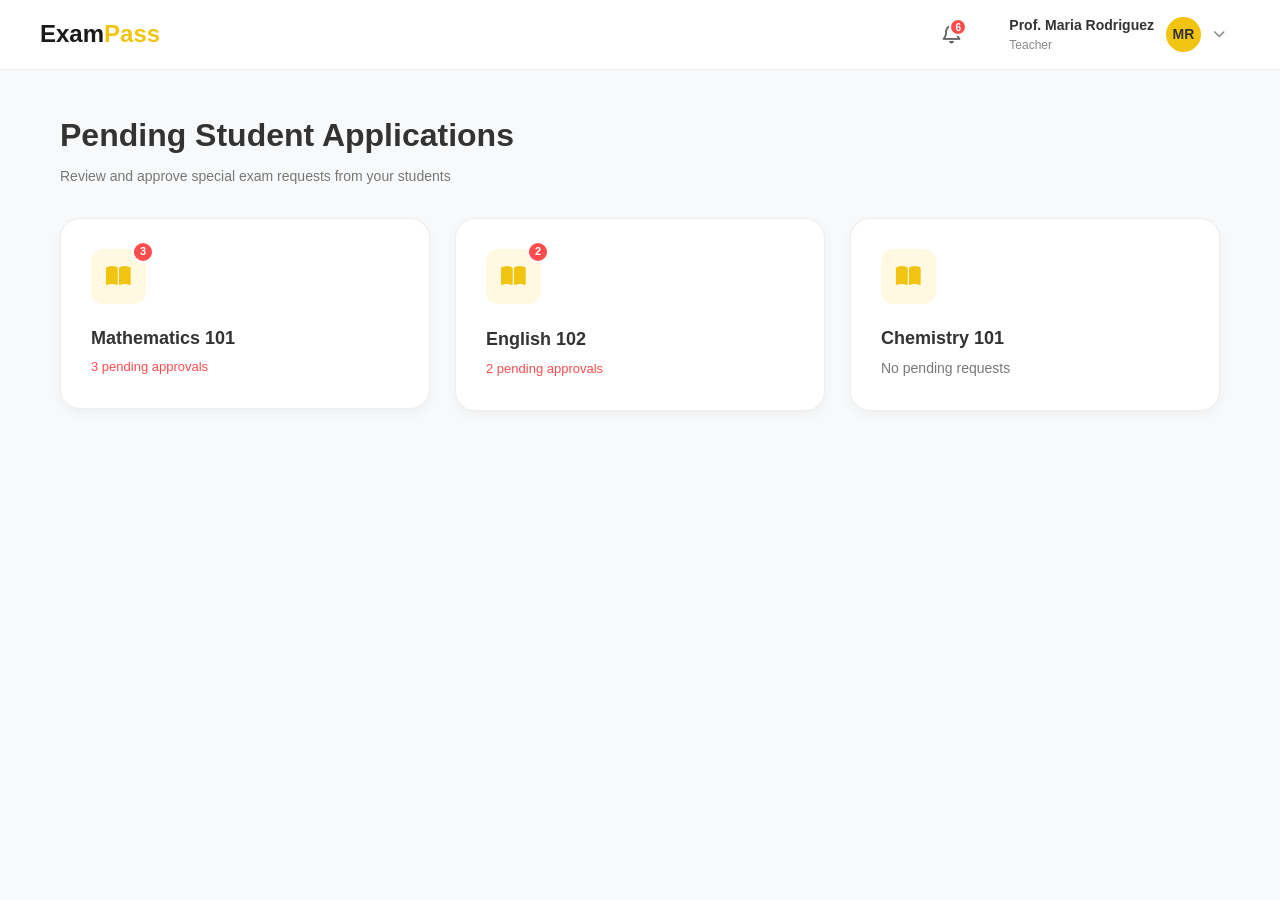
==== index.html @ e032d892 "teacher ui added" ====
<!DOCTYPE html>
<html lang="en">
<head>
    <meta charset="UTF-8">
    <meta name="viewport" content="width=device-width, initial-scale=1.0">
    <title>ExamPass | Teacher Dashboard</title>
    <link rel="stylesheet" href="https://cdnjs.cloudflare.com/ajax/libs/font-awesome/6.4.0/css/all.min.css">
    <link rel="stylesheet" href="student-dashboard.css"> 
    <link rel="stylesheet" href="teacher-dashboard.css">
</head>
<body>

    <nav class="navbar">
        <div class="nav-container">
            <div class="logo">Exam<span>Pass</span></div>
            
            <div class="nav-actions">
                
                <button class="notif-btn" id="notifBtn">
                    <i class="fa-regular fa-bell"></i>
                    <span class="notif-badge">6</span> </button>

                <div class="notif-dropdown hidden" id="notifDropdown">
                    <div class="notif-header">
                        <h3>Notifications</h3>
                        <p>6 new notifications</p>
                    </div>
                    <div class="notif-body">
                        <div class="notif-item">
                            <div class="notif-icon-bg">
                                <i class="fa-regular fa-file-lines"></i>
                            </div>
                            <div class="notif-content">
                                <h4>New Application</h4>
                                <p>Juan Dela Cruz submitted a special exam request for Mathematics 101</p>
                                <span class="notif-time">1 hour ago</span>
                            </div>
                        </div>
                        <div class="notif-item">
                            <div class="notif-icon-bg">
                                <i class="fa-regular fa-file-lines"></i>
                            </div>
                            <div class="notif-content">
                                <h4>New Application</h4>
                                <p>Maria Santos submitted a special exam request for Mathematics 101</p>
                                <span class="notif-time">3 hours ago</span>
                            </div>
                        </div>
                    </div>
                    <div class="notif-footer">
                        <a href="#">View all notifications</a>
                    </div>
                </div>

                <div class="user-profile" id="userProfileBtn">
                    <div class="user-details">
                        <span class="user-name">Prof. Maria Rodriguez</span>
                        <span class="user-role">Teacher</span>
                    </div>
                    <div class="avatar teacher-avatar">MR</div>
                    <i class="fa-solid fa-chevron-down" style="font-size: 12px; color: #888;"></i>

                    <div class="profile-dropdown hidden" id="profileDropdown">
                        <ul>
                            <li><a href="#"><i class="fa-solid fa-gear"></i> Settings</a></li>
                            <li><a href="#" class="logout-link"><i class="fa-solid fa-arrow-right-from-bracket"></i> Sign Out</a></li>
                        </ul>
                    </div>
                </div>

            </div>
        </div>
    </nav>

    <main class="container">
        <header class="page-header">
            <div>
                <h1>Pending Student Applications</h1>
                <p class="sub-title">Review and approve special exam requests from your students</p>
            </div>
        </header>

        <a href="teacher-math-subject.html" class="card-link">
        <div class="dashboard-grid">
            <div class="card teacher-card">
                <div class="card-icon-container">
                    <i class="fa-solid fa-book-open"></i>
                    <span class="count-badge">3</span>
                </div>
                <div class="card-info">
                    <h3 >Mathematics 101</h3>
                    <p class="pending-text">3 pending approvals</p>
                </div>
            </div>
</a>
            <div class="card teacher-card">
                <div class="card-icon-container">
                    <i class="fa-solid fa-book-open"></i>
                    <span class="count-badge">2</span>
                </div>
                <div class="card-info">
                    <h3>English 102</h3>
                    <p class="pending-text">2 pending approvals</p>
                </div>
            </div>

            <div class="card teacher-card">
                <div class="card-icon-container">
                    <i class="fa-solid fa-book-open"></i>
                </div>
                <div class="card-info">
                    <h3>Chemistry 101</h3>
                    <p class="sub-title">No pending requests</p>
                </div>
            </div>
        </div>
    </main>

    <script src="teacher-dashboard.js"></script>
</body>
</html>
---- student-dashboard.css ----
/* --- 1. GENERAL RESET --- */
* {
    margin: 0;
    padding: 0;
    box-sizing: border-box;
    font-family: 'Segoe UI', Roboto, Helvetica, Arial, sans-serif;
}

body {
    background-color: #f8f9fa;
    color: #333;
    line-height: 1.6;
}

/* --- 2. NAVIGATION BAR --- */
.navbar {
    background-color: #ffffff;
    height: 70px;
    display: flex;
    align-items: center;
    border-bottom: 1px solid #eee;
    padding: 0 20px;
    position: sticky;
    top: 0;
    z-index: 1000;
}

.nav-container {
    width: 100%;
    max-width: 1200px;
    margin: 0 auto;
    display: flex;
    justify-content: space-between;
    align-items: center;
}

.logo {
    font-size: 24px;
    font-weight: 800;
    color: #1a1a1a;
}

.logo span {
    color: #f1c40f; /* Your brand yellow */
}

.nav-actions {
    display: flex;
    align-items: center;
    gap: 25px;
}

.notif-btn {
    background: none;
    border: none;
    font-size: 20px;
    color: #666;
    cursor: pointer;
    padding-right: 10px;
}

/* Container must be relative so the menu stays attached to it */
.user-profile {
    position: relative;
    display: flex;
    align-items: center;
    gap: 12px;
    padding: 8px 15px;
    border-radius: 50px;
    transition: background 0.2s;
    cursor: pointer;
}

.user-profile:hover {
    background: #f5f5f5;
}

/* The Dropdown Box */
.profile-dropdown {
    position: absolute;
    top: calc(100% + 10px); /* Positions it right below the profile bar */
    right: 0;
    width: 180px;
    background: white;
    border-radius: 12px;
    box-shadow: 0 10px 25px rgba(0,0,0,0.1); /* Soft shadow as seen in reference */
    z-index: 1000;
    padding: 8px 0;
    border: 1px solid #eee;
}

.profile-dropdown.hidden {
    display: none;
}

/* Menu List Styling */
.profile-dropdown ul {
    list-style: none;
    margin: 0;
    padding: 0;
}

.profile-dropdown li a {
    display: flex;
    align-items: center;
    gap: 12px;
    padding: 12px 20px;
    color: #444;
    text-decoration: none;
    font-size: 14px;
    transition: all 0.2s;
}

.profile-dropdown li a i {
    font-size: 14px;
    color: #666;
    width: 18px; /* Fixed width to keep text aligned */
}

.profile-dropdown li a:hover {
    background: #fff9e6; /* Light yellow tint on hover */
    color: #f1c40f; /* STREAM brand yellow */
}

.profile-dropdown li a:hover i {
    color: #f1c40f;
}

.avatar {
    width: 35px;
    height: 35px;
    background-color: #f1c40f;
    border-radius: 50%;
    display: flex;
    align-items: center;
    justify-content: center;
    font-weight: bold;
    font-size: 14px;
}

.user-details {
    display: flex;
    flex-direction: column;
}

.user-name {
    font-size: 14px;
    font-weight: 600;
}

.user-role {
    font-size: 12px;
    color: #888;
}
/* NOTIFICATION SYSTEM */
.nav-actions {
    position: relative; /* This ensures the dropdown anchors to the bell icon */
}

.notif-dropdown {
    position: absolute;
    top: 55px; /* Adjust based on your navbar height */
    right: 0;
    width: 320px;
    background: white;
    border-radius: 16px;
    box-shadow: 0 10px 30px rgba(0,0,0,0.15);
    z-index: 1000;
    overflow: hidden;
    transition: all 0.3s ease;
}

.notif-dropdown.hidden {
    display: none;
    opacity: 0;
    transform: translateY(-10px);
}

/* Yellow Header */
.notif-header {
    background: #f1c40f; /* STREAM Brand Yellow */
    padding: 15px 20px;
    color: #333;
}

.notif-header h3 {
    margin: 0;
    font-size: 16px;
    font-weight: 700;
}

.notif-header p {
    margin: 2px 0 0;
    font-size: 12px;
    opacity: 0.8;
}

/* Empty State Styling */
.notif-body {
    padding: 40px 20px;
    text-align: center;
}

.empty-state i {
    font-size: 40px;
    color: #ddd;
    margin-bottom: 15px;
}

.empty-state p {
    color: #888;
    font-size: 14px;
}

.menu-toggle {
    display: none; /* Hidden on Desktop */
    background: none;
    border: none;
    font-size: 24px;
}
/* --- 3. MAIN CONTENT & CARDS --- */
.container {
    max-width: 1200px;
    margin: 40px auto;
    padding: 0 20px;
}

.page-header {
    display: flex;
    justify-content: space-between;
    align-items: center;
    margin-bottom: 30px;
}

.btn-primary {
    background-color: #f1c40f;
    border: none;
    padding: 12px 24px;
    border-radius: 10px;
    font-weight: 800;
    cursor: pointer;
    transition: background 0.2s;
}

.btn-primary:hover {
    background-color: #d4ac0d;
}

.dashboard-grid {
    display: grid;
    grid-template-columns: repeat(auto-fit, minmax(320px, 1fr));
    gap: 25px;
}

.card {
    background-color: #fff;
    padding: 30px;
    border-radius: 16px;
    display: flex;
    justify-content: space-between;
    align-items: center;
    box-shadow: 0 4px 12px rgba(0,0,0,0.04);
    cursor: pointer;
    transition: transform 0.2s, box-shadow 0.2s;
}

.card:hover {
    transform: translateY(-5px);
    box-shadow: 0 8px 20px rgba(0,0,0,0.08);
}

.badge {
    display: inline-block;
    margin-top: 15px;
    padding: 8px 14px;
    border-radius: 8px;
    font-size: 12px;
    font-weight: 700;
}

.badge-green { background: #e8f5e9; color: #2e7d32; }
.badge-blue { background: #e3f2fd; color: #1565c0; }

/* --- 4. MODAL SYSTEM --- */
.modal-overlay {
    position: fixed;
    top: 0;
    left: 0;
    width: 100%;
    height: 100%;
    background-color: rgba(0, 0, 0, 0.5);
    backdrop-filter: blur(10px);
    display: flex;
    justify-content: center;
    align-items: center;
    z-index: 2000;
}

.modal-box.wide {
    max-width: 850px;
    width: 90%;
    padding: 40px;
    border-radius: 24px;
    background-color: white;
    position: relative;
    box-shadow: 0 20px 50px rgba(0,0,0,0.2);
}

.modal-header {
    display: flex;
    justify-content: space-between;
    align-items: flex-start; 
    margin-bottom: 25px;
}

.modal-header h2 {
    font-size: 28px;
    font-weight: 800;
}

.sub-title {
    font-size: 14px;
    color: #777;
    margin-top: 4px;
}

.close-btn {
    background: #f8f9fa;
    border: 1px solid #eee;
    border-radius: 10px;
    width: 40px;
    height: 40px;
    font-size: 20px;
    cursor: pointer;
    display: flex;
    align-items: center;
    justify-content: center;
    transition: all 0.2s;
}

.close-btn:hover {
    background: #eee;
    transform: rotate(90deg);
}

/* --- 5. PROGRESS STEPPER --- */
.progress-container-bg {
    background-color: #fefdf5;
    padding: 40px 30px;
    border-radius: 20px;
    margin: 30px 0;
}

.stepper-title {
    font-weight: 700;
    margin-bottom: 35px;
    font-size: 16px;
}

.pro-stepper-container {
    display: flex;
    justify-content: space-between;
    align-items: flex-start;
    position: relative;
}

/* Stepper Connection Lines */
.pro-stepper-container::before {
    content: "";
    position: absolute;
    top: 25px; /* Half of circle size */
    left: 50px;
    right: 50px;
    height: 4px;
    background-color: #eee;
    z-index: 1;
}

.pro-stepper-container::after {
    content: "";
    position: absolute;
    top: 25px;
    left: 50px;
    width: 40%; /* Matches progress to Step 3 */
    height: 4px;
    background-color: #f1c40f;
    z-index: 2;
}

.step {
    display: flex;
    flex-direction: column;
    align-items: center;
    width: 110px;
    position: relative;
    z-index: 10;
}

.step span {
    width: 50px;
    height: 50px;
    background-color: white;
    border: 2px solid #eee;
    border-radius: 50%;
    display: flex;
    align-items: center;
    justify-content: center;
    margin-bottom: 12px;
    font-weight: 800;
    font-size: 16px;
    transition: all 0.3s ease;
}

.step.finished span, 
.step.active span {
    background-color: #f1c40f;
    border-color: #f1c40f;
    color: #000;
}

.step.locked span {
    color: #bbb;
}

.step p {
    font-size: 12px;
    font-weight: 700;
    color: #444;
    text-align: center;
}

/* --- 6. UTILITY & BUTTONS --- */
.hidden {
    display: none !important;
}

.btn-secondary.pro-close {
    width: 100%;
    background-color: #fff;
    border: 1.5px solid #e0e0e0;
    color: #1a1a1a;
    padding: 16px;
    border-radius: 14px;
    font-weight: 700;
    cursor: pointer;
    transition: all 0.2s;
}

.btn-secondary.pro-close:hover {
    background-color: #f9f9f9;
    border-color: #ccc;
}

/* --- 7. MOBILE ADAPTATION --- */
@media (max-width: 768px) {
    .nav-actions .user-details, .notif-btn {
        display: none;
    }
    
    .navbar {
        padding: 0 20px;
    }

    .page-header {
        flex-direction: column;
        align-items: flex-start;
        gap: 15px;
    }

    .btn-primary {
        width: 100%;
    }

    .modal-box.wide {
        padding: 25px;
    }

    .pro-stepper-container::before, 
    .pro-stepper-container::after {
        display: none; /* Hide lines on mobile to avoid overlap */
    }
}
---- teacher-dashboard.css ----
/* 2. NAVIGATION & NOTIFICATION BADGE */
.notif-btn {
    position: relative; /* CRITICAL: Anchors the red badge to the bell */
    background: none;
    border: none;
    padding: 8px;
    cursor: pointer;
    display: flex;
    align-items: center;
    justify-content: center;
}

.notif-badge {
    position: absolute;
    top: 2px;
    right: 2px;
    background: #ff4d4d; /* Red notification color */
    color: white;
    font-size: 10px;
    font-weight: bold;
    min-width: 18px;
    height: 18px;
    border-radius: 50%;
    display: flex;
    align-items: center;
    justify-content: center;
    border: 2px solid white;
    z-index: 10;
}

/* 3. NOTIFICATION DROPDOWN (THE BOX) */
.notif-dropdown {
    position: absolute;
    top: 60px;
    right: 0;
    width: 340px;
    background: white;
    border-radius: 16px;
    box-shadow: 0 10px 30px rgba(0,0,0,0.15);
    z-index: 1000;
    overflow: hidden;
    border: 1px solid #eee;
}

.notif-dropdown.hidden {
    display: none;
}

.notif-header {
    background: #f1c40f; /* STREAM Yellow */
    padding: 15px 20px;
    color: #333;
    text-align: left;
}

.notif-header h3 {
    font-size: 16px;
    margin: 0;
}

.notif-header p {
    font-size: 12px;
    margin-top: 2px;
    opacity: 0.9;
}

/* 4. NOTIFICATION ITEMS (THE LIST) */
.notif-body {
    max-height: 350px;
    overflow-y: auto;
}

.notif-item {
    display: flex;
    align-items: flex-start;
    gap: 15px;
    padding: 15px 20px;
    border-bottom: 1px solid #f0f0f0;
    transition: background 0.2s;
    text-align: left; /* FIX: Prevents center alignment */
}

.notif-item:hover {
    background: #f9f9f9;
}

.notif-icon-bg {
    background: #fff9e1;
    width: 40px;
    height: 40px;
    min-width: 40px;
    border-radius: 50%;
    display: flex;
    align-items: center;
    justify-content: center;
}

.notif-icon-bg i {
    color: #f1c40f;
    font-size: 18px;
}

.notif-content {
    flex: 1;
}

.notif-content h4 {
    font-size: 14px;
    margin-bottom: 4px;
    color: #333;
}

.notif-content p {
    font-size: 12px;
    color: #666;
    margin: 0;
    line-height: 1.4;
}

.notif-time {
    display: block;
    font-size: 11px;
    color: #aaa;
    margin-top: 5px;
}

.notif-footer {
    padding: 12px;
    text-align: center;
    border-top: 1px solid #eee;
}

.notif-footer a {
    color: #f1c40f;
    text-decoration: none;
    font-size: 13px;
    font-weight: 600;
}

.card-link {
    text-decoration: none;
    color: inherit;
}

/* 5. TEACHER SUBJECT CARDS */
.teacher-card {
    display: flex;
    flex-direction: column; /* Stacks icon on top of text */
    align-items: flex-start;
    padding: 30px;
    background: white;
    border-radius: 20px;
    border: 1px solid #eee;
    transition: transform 0.2s;
}

.teacher-card:hover {
    transform: translateY(-5px);
}

.card-icon-container {
    position: relative;
    background: #fff9e1;
    width: 55px;
    height: 55px;
    border-radius: 12px;
    display: flex;
    align-items: center;
    justify-content: center;
    margin-bottom: 20px;
}

.card-icon-container i {
    color: #f1c40f;
    font-size: 22px;
}

.count-badge {
    position: absolute;
    top: -8px;
    right: -8px;
    background: #ff4d4d;
    color: white;
    width: 22px;
    height: 22px;
    border-radius: 50%;
    display: flex;
    align-items: center;
    justify-content: center;
    font-size: 11px;
    font-weight: bold;
    border: 2px solid white;
}

.teacher-card h3 {
    font-size: 18px;
    margin-bottom: 5px;
}

.pending-text {
    color: #ff4d4d; /* Red text for active pending tasks */
    font-size: 13px;
    font-weight: 500;
}

/* 6. PROFILE DROPDOWN */
.user-profile {
    position: relative;
    cursor: pointer;
}

.profile-dropdown {
    position: absolute;
    top: 60px;
    right: 0;
    width: 180px;
    background: white;
    border-radius: 12px;
    box-shadow: 0 10px 25px rgba(0,0,0,0.1);
    z-index: 1000;
    padding: 8px 0;
    border: 1px solid #eee;
}

.profile-dropdown.hidden {
    display: none;
}

.profile-dropdown ul {
    list-style: none;
}

.profile-dropdown li a {
    display: flex;
    align-items: center;
    gap: 12px;
    padding: 12px 20px;
    color: #444;
    text-decoration: none;
    font-size: 14px;
}

.profile-dropdown li a:hover {
    background: #fff9e6;
    color: #f1c40f;
}

.teacher-avatar {
    background: #f1c40f !important;
    color: #333 !important;
}


/* --- SUBJECT VIEW HEADER & BACK BUTTON --- */
.header-with-back {
    display: flex;
    align-items: center;
    gap: 20px;
    margin-bottom: 25px;
}

.back-link {
    text-decoration: none;
    color: #555;
    background: white;
    padding: 8px 16px;
    border-radius: 8px;
    border: 1px solid #ddd;
    font-size: 14px;
    font-weight: 500;
    display: flex;
    align-items: center;
    gap: 8px;
    transition: 0.2s;
}

.back-link:hover {
    background: #f5f5f5;
    border-color: #ccc;
}

/* --- APPLICATION TABLE CONTAINER --- */
.table-card {
    background: white;
    border-radius: 16px;
    border: 1px solid #eee;
    padding: 10px 20px;
    box-shadow: 0 4px 12px rgba(0,0,0,0.03);
}

.app-table {
    width: 100%;
    border-collapse: collapse;
}

.app-table th {
    text-align: left;
    padding: 20px 15px;
    color: #333;
    font-size: 14px;
    font-weight: 600;
    border-bottom: 2px solid #f8f9fa;
}

.app-table td {
    padding: 20px 15px;
    border-bottom: 1px solid #f8f9fa;
    font-size: 14px;
    color: #333;
}

.text-muted {
    color: #888; /* For Student ID, Section, and Date */
}

/* --- ACCEPT & REJECT BUTTONS --- */
.action-group {
    display: flex;
    gap: 12px;
}

.btn-accept {
    background: #2ecc71; /* Green color from reference */
    color: white;
    border: none;
    padding: 10px 22px;
    border-radius: 10px;
    font-weight: 600;
    cursor: pointer;
    transition: background 0.2s, transform 0.1s;
}

.btn-reject {
    background: #e74c3c; /* Red color from reference */
    color: white;
    border: none;
    padding: 10px 22px;
    border-radius: 10px;
    font-weight: 600;
    cursor: pointer;
    transition: background 0.2s, transform 0.1s;
}

.btn-accept:hover { background: #27ae60; }
.btn-reject:hover { background: #c0392b; }

.btn-accept:active, .btn-reject:active {
    transform: scale(0.96);
}

/* --- REJECT REASON MODAL --- */
.modal {
    position: fixed;
    top: 0;
    left: 0;
    width: 100%;
    height: 100%;
    background: rgba(0,0,0,0.4);
    display: flex;
    align-items: center;
    justify-content: center;
    z-index: 2000;
}

.modal-content {
    background: white;
    padding: 30px;
    border-radius: 20px;
    width: 400px;
    text-align: left;
}

.modal-content h3 {
     margin-bottom: 15px; 
    }

.modal-content textarea {
    width: 100%;
    height: 100px;
    padding: 12px;
    border-radius: 10px;
    border: 1px solid #ddd;
    margin-bottom: 20px;
    resize: none;
}
/* Styling for the Cancel Button */
.btn-cancel {
    background: #f1f2f6;
    color: #57606f;
    border: 1px solid #ced4da;
    padding: 10px 20px;
    border-radius: 8px;
    font-weight: 600;
    cursor: pointer;
    transition: 0.2s;
}

.btn-cancel:hover {
    background: #dfe4ea;
}

/* Styling for the Submit Reject Button */
.btn-confirm-reject {
    background: #e74c3c; /* Matches the Reject red */
    color: white;
    border: none;
    padding: 10px 20px;
    border-radius: 8px;
    font-weight: 600;
    cursor: pointer;
    transition: 0.2s;
}

.btn-confirm-reject:hover {
    background: #c0392b;
}

.hidden {
    display: none !important;
}
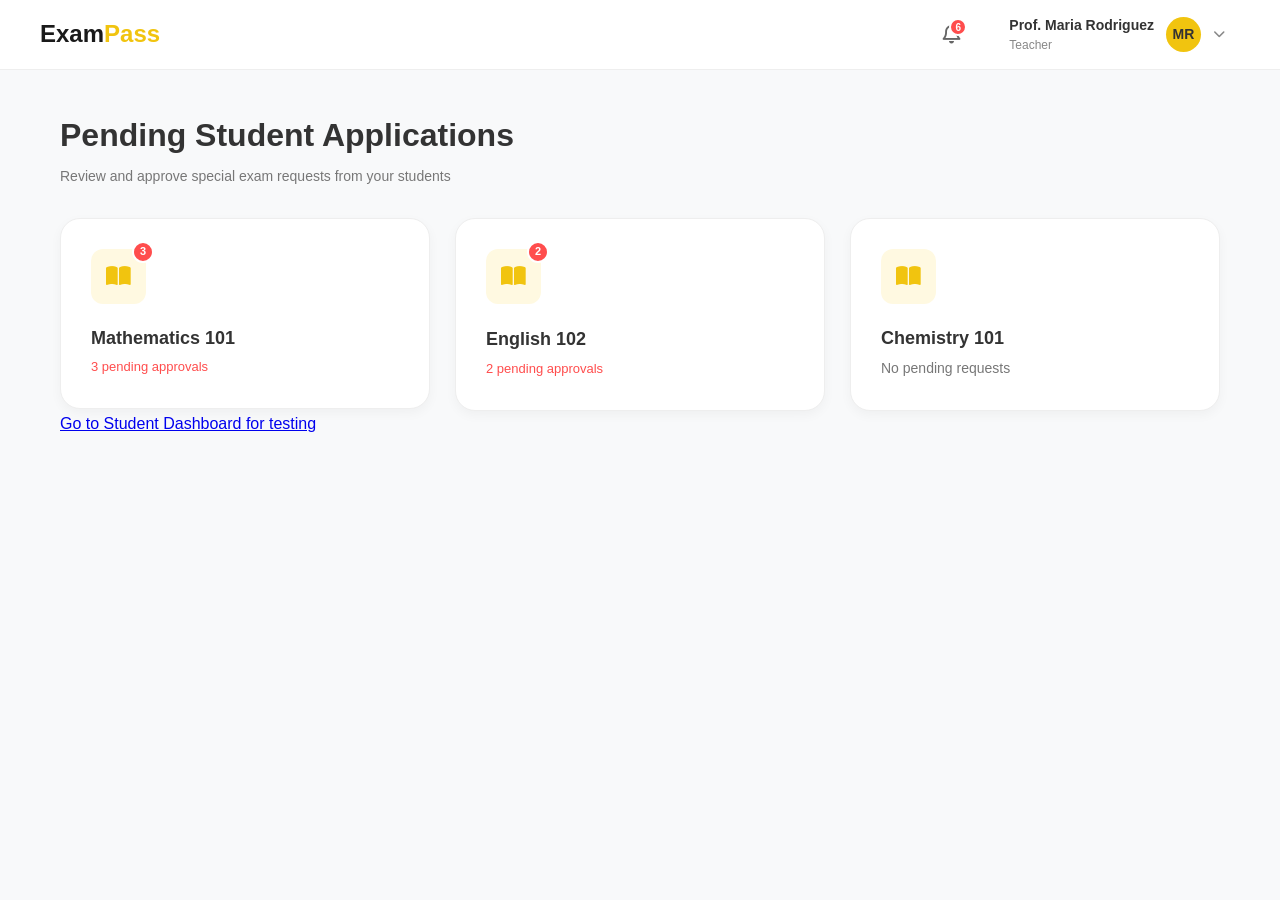
==== commit a3c9b4c8: "teacher ui added and shortcut" ====
--- a/index.html
+++ b/index.html
@@ -114,6 +114,8 @@
                 </div>
             </div>
         </div>
+
+        <a href="student-dashboard.html">Go to Student Dashboard for testing</a>
     </main>
 
     <script src="teacher-dashboard.js"></script>
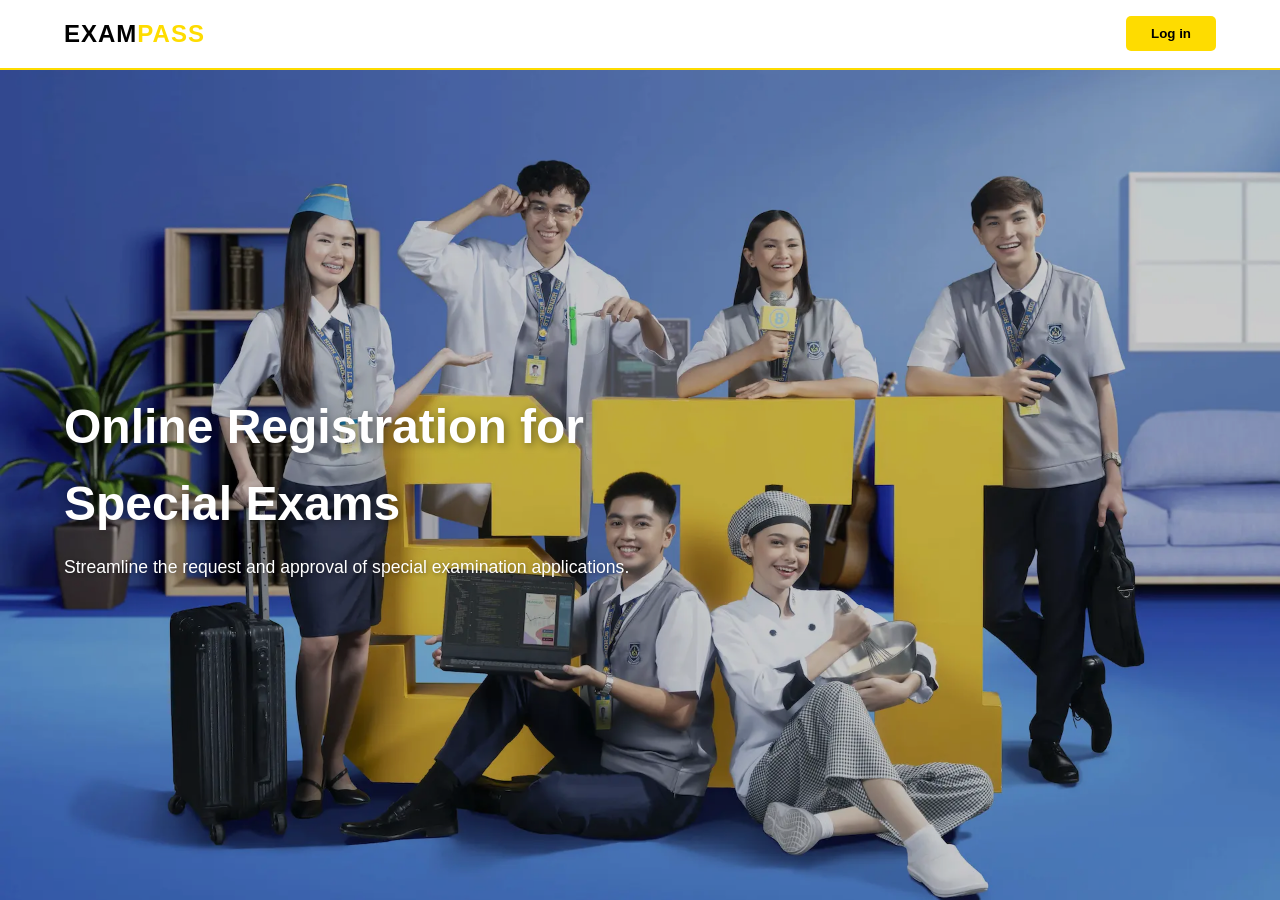
==== commit a989694b: "landing page added" ====
--- a/index.html
+++ b/index.html
@@ -3,121 +3,51 @@
 <head>
     <meta charset="UTF-8">
     <meta name="viewport" content="width=device-width, initial-scale=1.0">
-    <title>ExamPass | Teacher Dashboard</title>
+    <title>ExamPass | Special Exam Management System</title>
+    <link rel="stylesheet" href="landing-page.css">
     <link rel="stylesheet" href="https://cdnjs.cloudflare.com/ajax/libs/font-awesome/6.4.0/css/all.min.css">
-    <link rel="stylesheet" href="student-dashboard.css"> 
-    <link rel="stylesheet" href="teacher-dashboard.css">
 </head>
 <body>
 
-    <nav class="navbar">
-        <div class="nav-container">
-            <div class="logo">Exam<span>Pass</span></div>
+   <nav class="navbar">
+    <div class="nav-container">
+        <div class="logo"><span class="text-black">EXAM</span><span class="highlight-yellow">PASS</span></div>
+        
+        <div class="nav-actions">
+            <button class="login-btn-nav" id="openLoginModal">Log in</button>
+        </div>
+    </div>
+</nav>
+
+<header class="hero-full">
+    <div class="hero-overlay">
+        <div class="hero-content">
+            <h1>Online Registration for Special Exams</h1>
+            <p>Streamline the request and approval of special examination applications.</p>
+            </div>
+    </div>
+</header>
+
+  <div class="modal hidden" id="loginModal">
+    <div class="modal-content login-modal">
+        <button class="close-modal-btn" id="closeLoginModal">&times;</button>
+        
+        <div class="modal-selection-centered">
+         
+            <p class="section-title">Select your portal to continue:</p>
             
-            <div class="nav-actions">
-                
-                <button class="notif-btn" id="notifBtn">
-                    <i class="fa-regular fa-bell"></i>
-                    <span class="notif-badge">6</span> </button>
-
-                <div class="notif-dropdown hidden" id="notifDropdown">
-                    <div class="notif-header">
-                        <h3>Notifications</h3>
-                        <p>6 new notifications</p>
-                    </div>
-                    <div class="notif-body">
-                        <div class="notif-item">
-                            <div class="notif-icon-bg">
-                                <i class="fa-regular fa-file-lines"></i>
-                            </div>
-                            <div class="notif-content">
-                                <h4>New Application</h4>
-                                <p>Juan Dela Cruz submitted a special exam request for Mathematics 101</p>
-                                <span class="notif-time">1 hour ago</span>
-                            </div>
-                        </div>
-                        <div class="notif-item">
-                            <div class="notif-icon-bg">
-                                <i class="fa-regular fa-file-lines"></i>
-                            </div>
-                            <div class="notif-content">
-                                <h4>New Application</h4>
-                                <p>Maria Santos submitted a special exam request for Mathematics 101</p>
-                                <span class="notif-time">3 hours ago</span>
-                            </div>
-                        </div>
-                    </div>
-                    <div class="notif-footer">
-                        <a href="#">View all notifications</a>
-                    </div>
-                </div>
-
-                <div class="user-profile" id="userProfileBtn">
-                    <div class="user-details">
-                        <span class="user-name">Prof. Maria Rodriguez</span>
-                        <span class="user-role">Teacher</span>
-                    </div>
-                    <div class="avatar teacher-avatar">MR</div>
-                    <i class="fa-solid fa-chevron-down" style="font-size: 12px; color: #888;"></i>
-
-                    <div class="profile-dropdown hidden" id="profileDropdown">
-                        <ul>
-                            <li><a href="#"><i class="fa-solid fa-gear"></i> Settings</a></li>
-                            <li><a href="#" class="logout-link"><i class="fa-solid fa-arrow-right-from-bracket"></i> Sign Out</a></li>
-                        </ul>
-                    </div>
-                </div>
-
+            <div class="user-btn-grid">
+                <a href="student-dashboard.html" class="user-login-link"><button class="btn-user student">Student Login</button></a>
+                <a href="teacher-dashboard.html" class="user-login-link"><button class="btn-user teacher">Teacher Login</button></a>
+                <a href="#" class="user-login-link"><button class="btn-user program-head">Program Head</button></a>
+                <a href="#" class="user-login-link"><button class="btn-user registrar">Registrar</button></a>
+                <a href="#" class="user-login-link"><button class="btn-user cashier">Cashier</button></a>
+                <a href="#" class="user-login-link"><button class="btn-user admin">Admin login</button></a>
             </div>
         </div>
-    </nav>
+    </div>
+</div>
 
-    <main class="container">
-        <header class="page-header">
-            <div>
-                <h1>Pending Student Applications</h1>
-                <p class="sub-title">Review and approve special exam requests from your students</p>
-            </div>
-        </header>
-
-        <a href="teacher-math-subject.html" class="card-link">
-        <div class="dashboard-grid">
-            <div class="card teacher-card">
-                <div class="card-icon-container">
-                    <i class="fa-solid fa-book-open"></i>
-                    <span class="count-badge">3</span>
-                </div>
-                <div class="card-info">
-                    <h3 >Mathematics 101</h3>
-                    <p class="pending-text">3 pending approvals</p>
-                </div>
-            </div>
-</a>
-            <div class="card teacher-card">
-                <div class="card-icon-container">
-                    <i class="fa-solid fa-book-open"></i>
-                    <span class="count-badge">2</span>
-                </div>
-                <div class="card-info">
-                    <h3>English 102</h3>
-                    <p class="pending-text">2 pending approvals</p>
-                </div>
-            </div>
-
-            <div class="card teacher-card">
-                <div class="card-icon-container">
-                    <i class="fa-solid fa-book-open"></i>
-                </div>
-                <div class="card-info">
-                    <h3>Chemistry 101</h3>
-                    <p class="sub-title">No pending requests</p>
-                </div>
-            </div>
-        </div>
-
-        <a href="student-dashboard.html">Go to Student Dashboard for testing</a>
-    </main>
-
-    <script src="teacher-dashboard.js"></script>
+    <script src="landing-page.js"></script>
 </body>
 </html>
--- a/landing-page.css
+++ b/landing-page.css
@@ -0,0 +1,181 @@
+/* --- 1. GENERAL RESET & FONTS --- */
+* {
+    margin: 0;
+    padding: 0;
+    box-sizing: border-box;
+    font-family: 'Segoe UI', Roboto, Helvetica, Arial, sans-serif;
+}
+
+body {
+    background-color: #f8f9fa;
+    color: #333;
+    line-height: 1.6;
+    overflow-x: hidden;
+}
+
+/* --- 2. NAVIGATION BAR --- */
+.navbar {
+    height: 70px;
+    background: white;
+    display: flex;
+    justify-content: space-between;
+    align-items: center;
+    padding: 0 5%;
+    border-bottom: 2px solid #fedc00; 
+    position: sticky;
+    top: 0;
+    z-index: 1000;
+}
+
+.nav-container {
+    display: flex;
+    width: 100%;
+    justify-content: space-between;
+    align-items: center;
+}
+
+.logo {
+    font-size: 24px;
+    font-weight: 900;
+    text-transform: uppercase;
+    letter-spacing: 1px;
+}
+
+.text-black { color: #000000; }
+.highlight-yellow { color: #fedc00; }
+
+.login-btn-nav {
+    background-color: #fedc00;
+    color: #000;
+    border: none;
+    padding: 10px 25px;
+    border-radius: 5px;
+    font-weight: bold;
+    cursor: pointer;
+    transition: 0.3s;
+}
+
+.login-btn-nav:hover { background-color: #e6c700; }
+
+/* --- 3. FULL SCREEN HERO --- */
+.hero-full {
+    background-image: url('img/sti-img.webp'); 
+    background-size: cover;
+    background-position: center;
+    height: calc(100vh - 70px); 
+    width: 100%;
+    position: relative;
+}
+
+.hero-overlay {
+    background: rgba(0, 0, 0, 0.2); 
+    width: 100%;
+    height: 100%;
+    display: flex;
+    align-items: center;
+    padding-left: 5%;
+}
+
+.hero-content {
+    max-width: 600px;
+    color: white;
+}
+
+.hero-content h1 {
+    font-size: 3rem;
+    font-weight: 800;
+    margin-bottom: 10px;
+    text-shadow: 2px 2px 8px rgba(0,0,0,0.4);
+}
+
+.hero-content p {
+    font-size: 1.1rem;
+    text-shadow: 1px 1px 4px rgba(0,0,0,0.4);
+}
+
+/* --- 4. LOGIN MODAL (No Blur & Smaller Size) --- */
+.modal {
+    position: fixed;
+    top: 0; left: 0;
+    width: 100%; height: 100%;
+    /* Darkened background but NO blur */
+    background-color: rgba(0, 0, 0, 0.5); 
+    display: flex;
+    justify-content: center;
+    align-items: center;
+    z-index: 2000;
+}
+
+.modal.hidden { display: none; }
+
+.modal-content {
+    background: white;
+    width: 90%;
+    /* Reduced width to make it feel smaller */
+    max-width: 420px; 
+    border-radius: 12px;
+    position: relative;
+    padding: 30px;
+    text-align: left; /* Aligned left like your screenshot */
+    box-shadow: 0 15px 35px rgba(0,0,0,0.3);
+}
+
+.close-modal-btn {
+    position: absolute;
+    top: 15px; right: 20px;
+    font-size: 24px;
+    border: none;
+    background: none;
+    cursor: pointer;
+    color: #bbb;
+}
+
+.modal-title {
+    color: #004c97;
+    margin-bottom: 8px;
+    font-size: 20px;
+    font-weight: 700;
+}
+
+.section-title {
+    font-size: 13px;
+    color: #777;
+    margin-bottom: 20px;
+}
+
+/* --- 5. USER TYPE GRID --- */
+.user-btn-grid {
+    display: grid;
+    grid-template-columns: 1fr 1fr; 
+    gap: 10px;
+}
+
+.user-login-link { text-decoration: none; }
+
+.btn-user {
+    width: 100%;
+    background-color: #fedc00; 
+    color: #004c97; 
+    border: none;
+    padding: 12px 5px;
+    border-radius: 6px;
+    font-weight: bold;
+    cursor: pointer;
+    transition: 0.2s;
+    font-size: 13px;
+}
+
+.btn-user:hover {
+    background-color: #e6c700;
+    transform: translateY(-1px);
+}
+
+/* Registrar, Cashier, Admin gray styling */
+.btn-user.registrar, .btn-user.cashier, .btn-user.admin {
+    background-color: #eee;
+    color: #444;
+}
+
+.btn-user.registrar:hover, .btn-user.cashier:hover, .btn-user.admin:hover {
+    background-color: #e0e0e0;
+}
